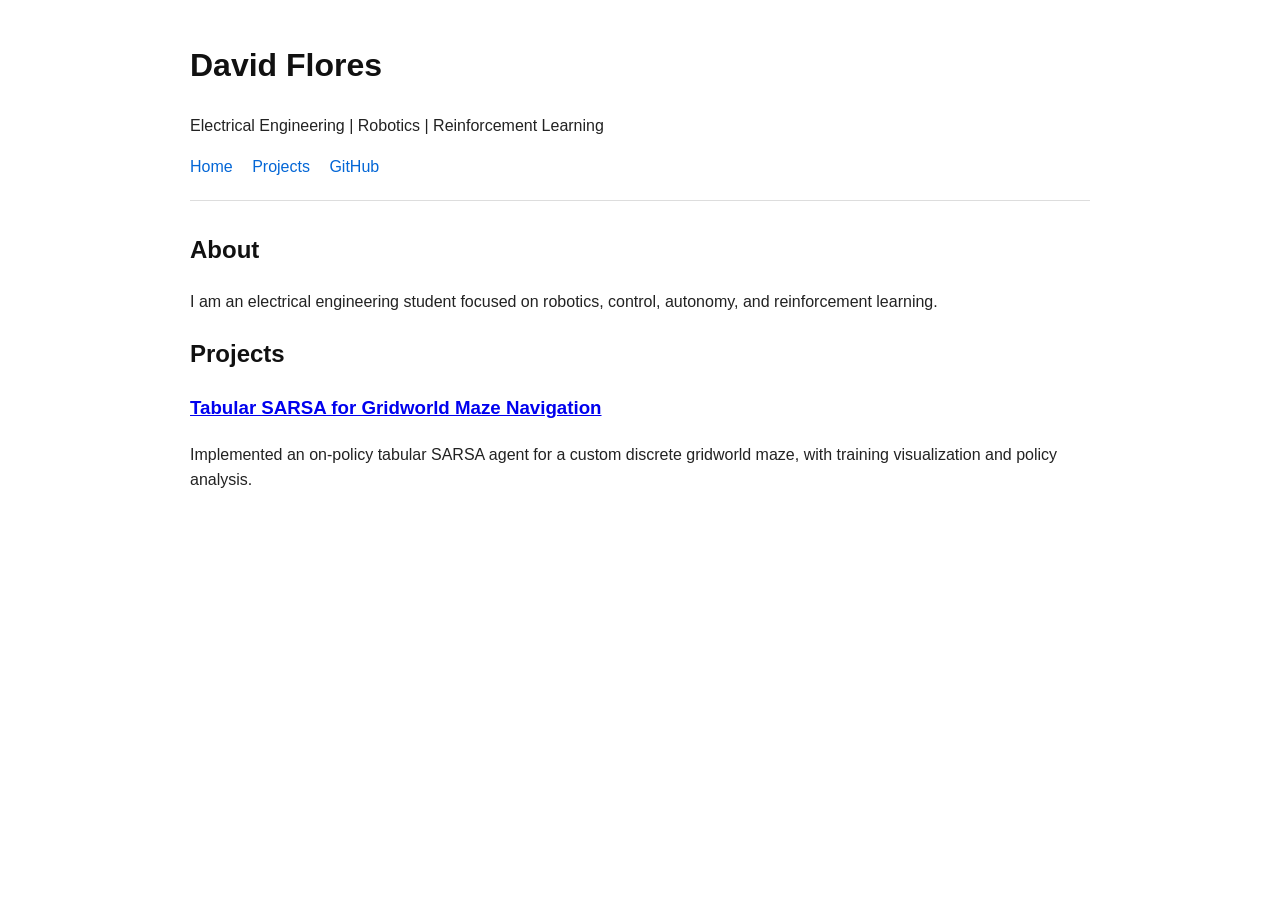
==== index.html @ e76899f7 "Added init website and project page." ====
<!DOCTYPE html>
<html lang="en">
<head>
  <meta charset="UTF-8">
  <title>David Flores</title>
  <link rel="stylesheet" href="assets/css/style.css">
</head>
<body>
  <header>
    <h1>David Flores</h1>
    <p>Electrical Engineering | Robotics | Reinforcement Learning</p>

    <nav>
      <a href="index.html">Home</a>
      <a href="projects/gridworld-sarsa.html">Projects</a>
      <a href="https://github.com/davidjmflores">GitHub</a>
    </nav>
  </header>

  <main>
    <section>
      <h2>About</h2>
      <p>
        I am an electrical engineering student focused on robotics, control,
        autonomy, and reinforcement learning.
      </p>
    </section>

    <section>
      <h2>Projects</h2>

      <article>
        <h3>
          <a href="projects/gridworld-sarsa.html">
            Tabular SARSA for Gridworld Maze Navigation
          </a>
        </h3>
        <p>
          Implemented an on-policy tabular SARSA agent for a custom discrete
          gridworld maze, with training visualization and policy analysis.
        </p>
      </article>
    </section>
  </main>
</body>
</html>
---- assets/css/style.css ----
body {
  font-family: Arial, sans-serif;
  max-width: 900px;
  margin: 40px auto;
  padding: 0 20px;
  line-height: 1.6;
  color: #222;
}

header {
  border-bottom: 1px solid #ddd;
  margin-bottom: 30px;
  padding-bottom: 20px;
}

nav a {
  margin-right: 15px;
  text-decoration: none;
  color: #0366d6;
}

nav a:hover {
  text-decoration: underline;
}

h1, h2, h3 {
  color: #111;
}

article {
  margin-bottom: 25px;
}
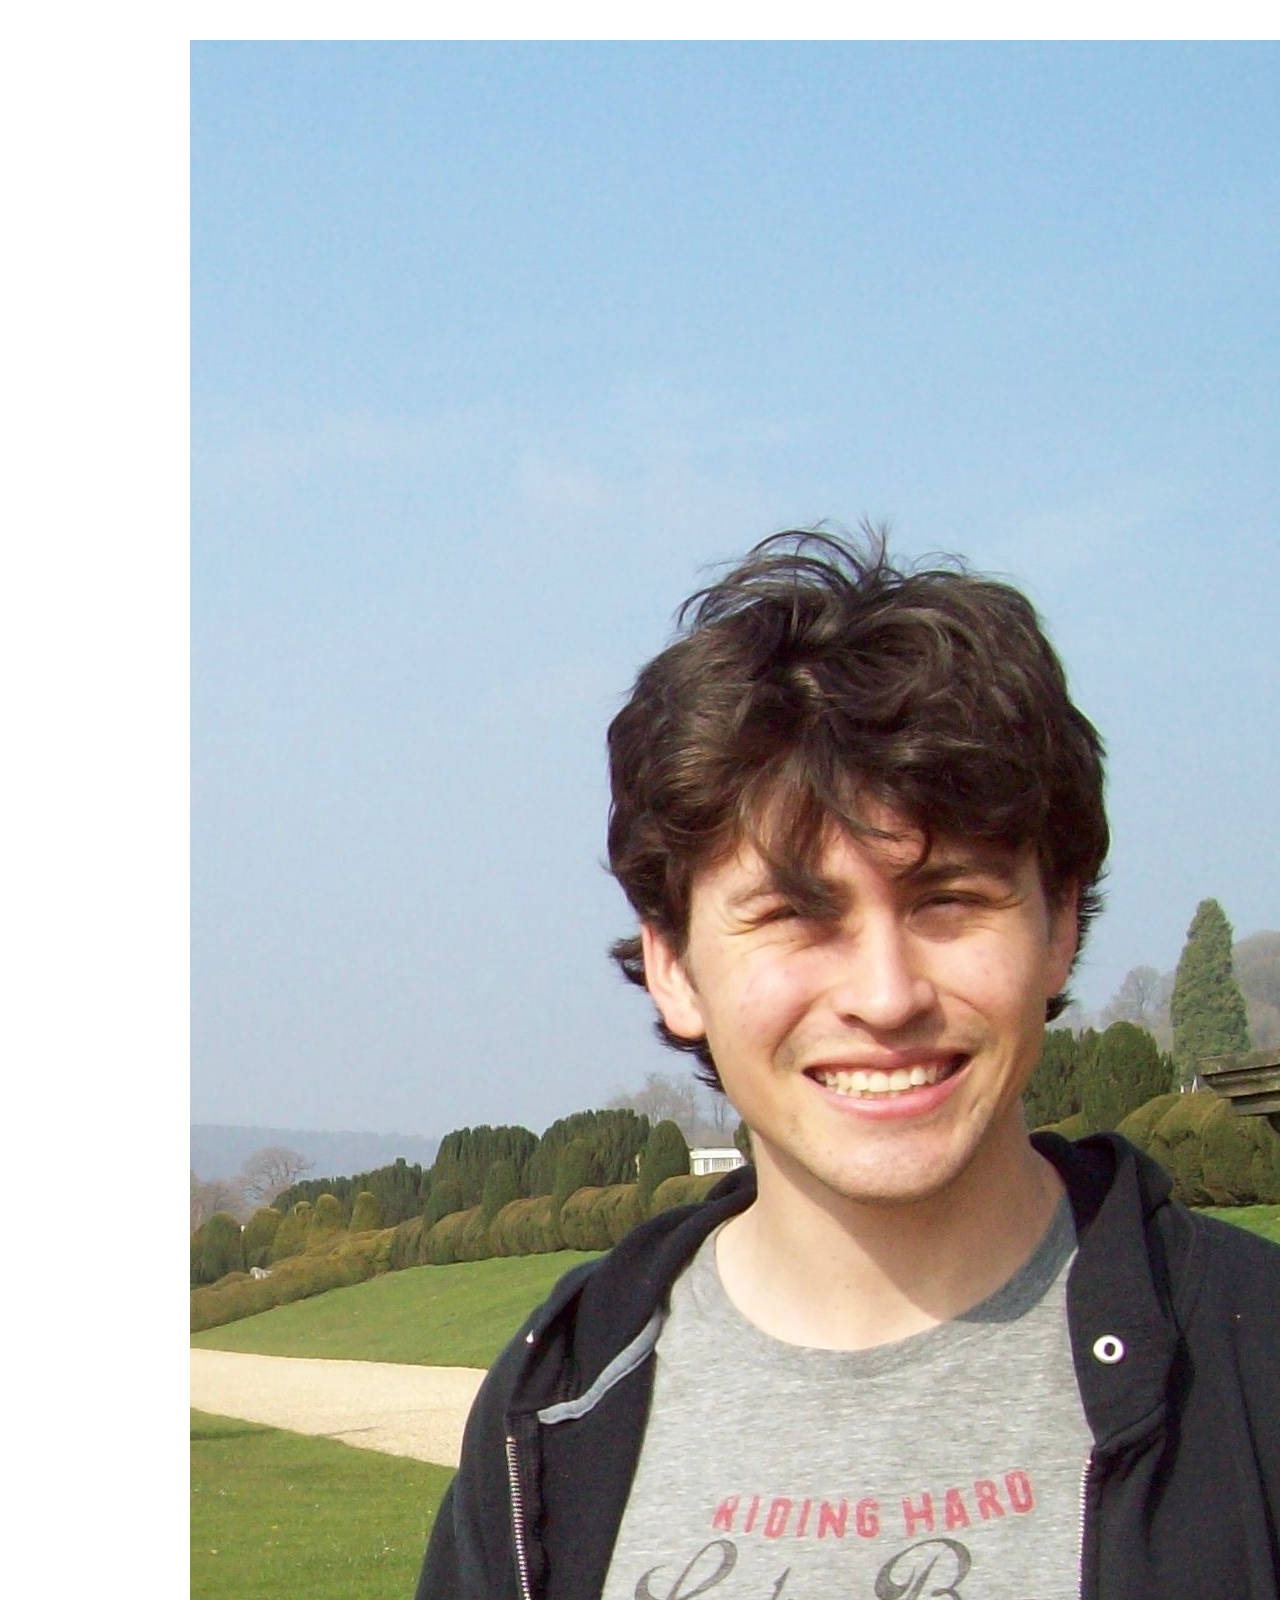
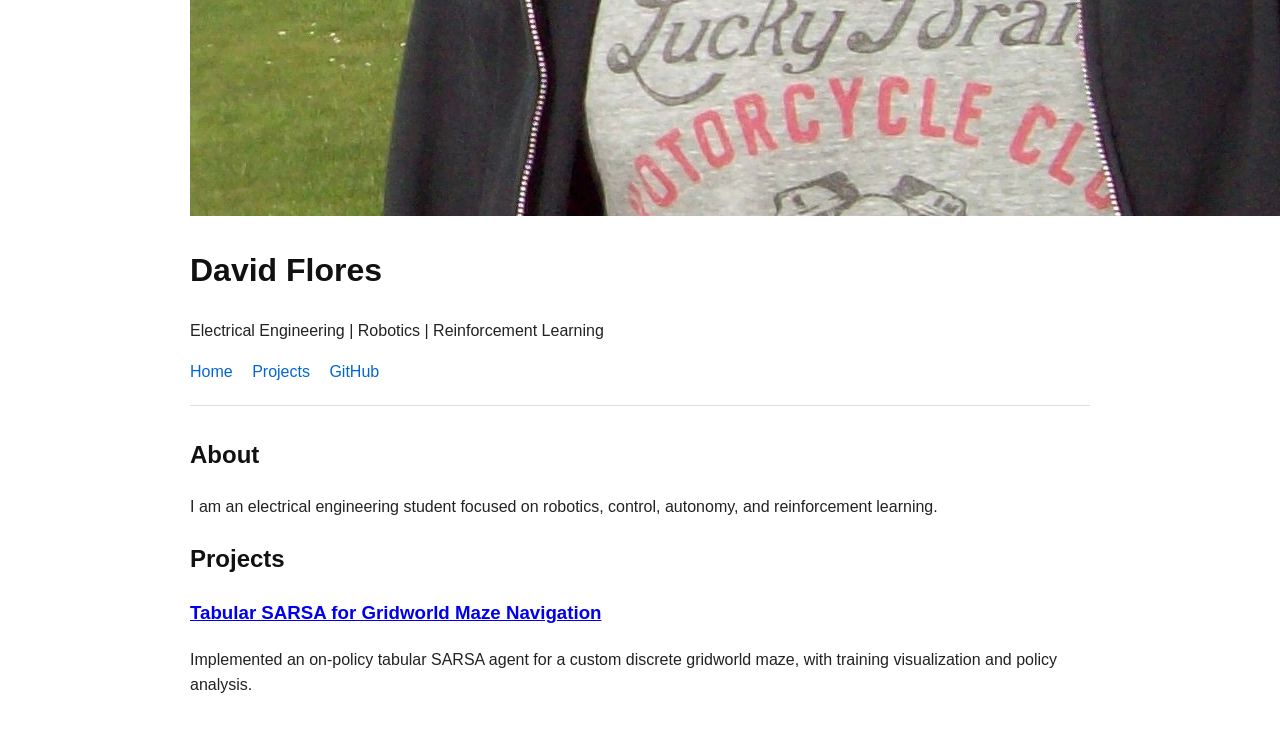
==== commit beec6f23: "Added profile picture." ====
--- a/index.html
+++ b/index.html
@@ -7,9 +7,10 @@
 </head>
 <body>
   <header>
+  <img src="assets/images/profile.jpg" alt="David Flores" class="profile-photo">
     <h1>David Flores</h1>
     <p>Electrical Engineering | Robotics | Reinforcement Learning</p>
-
+    
     <nav>
       <a href="index.html">Home</a>
       <a href="projects/gridworld-sarsa.html">Projects</a>
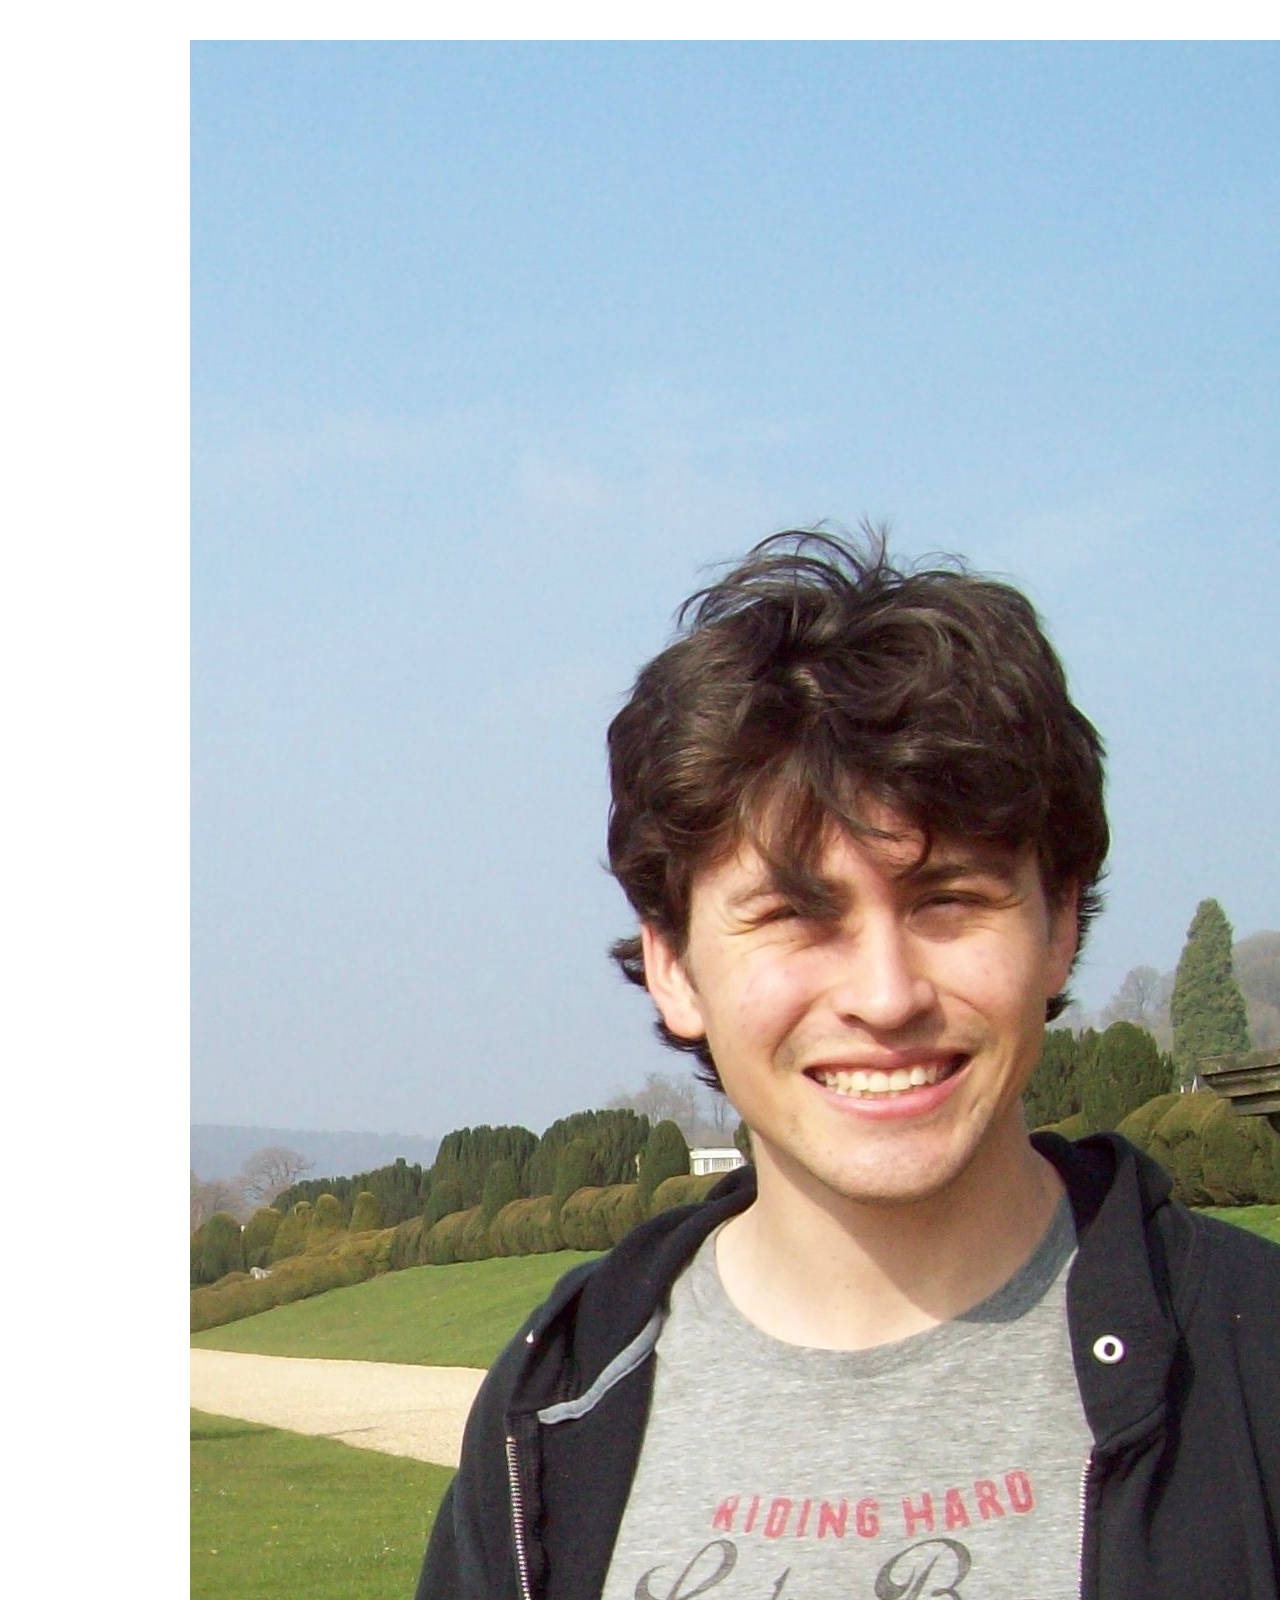
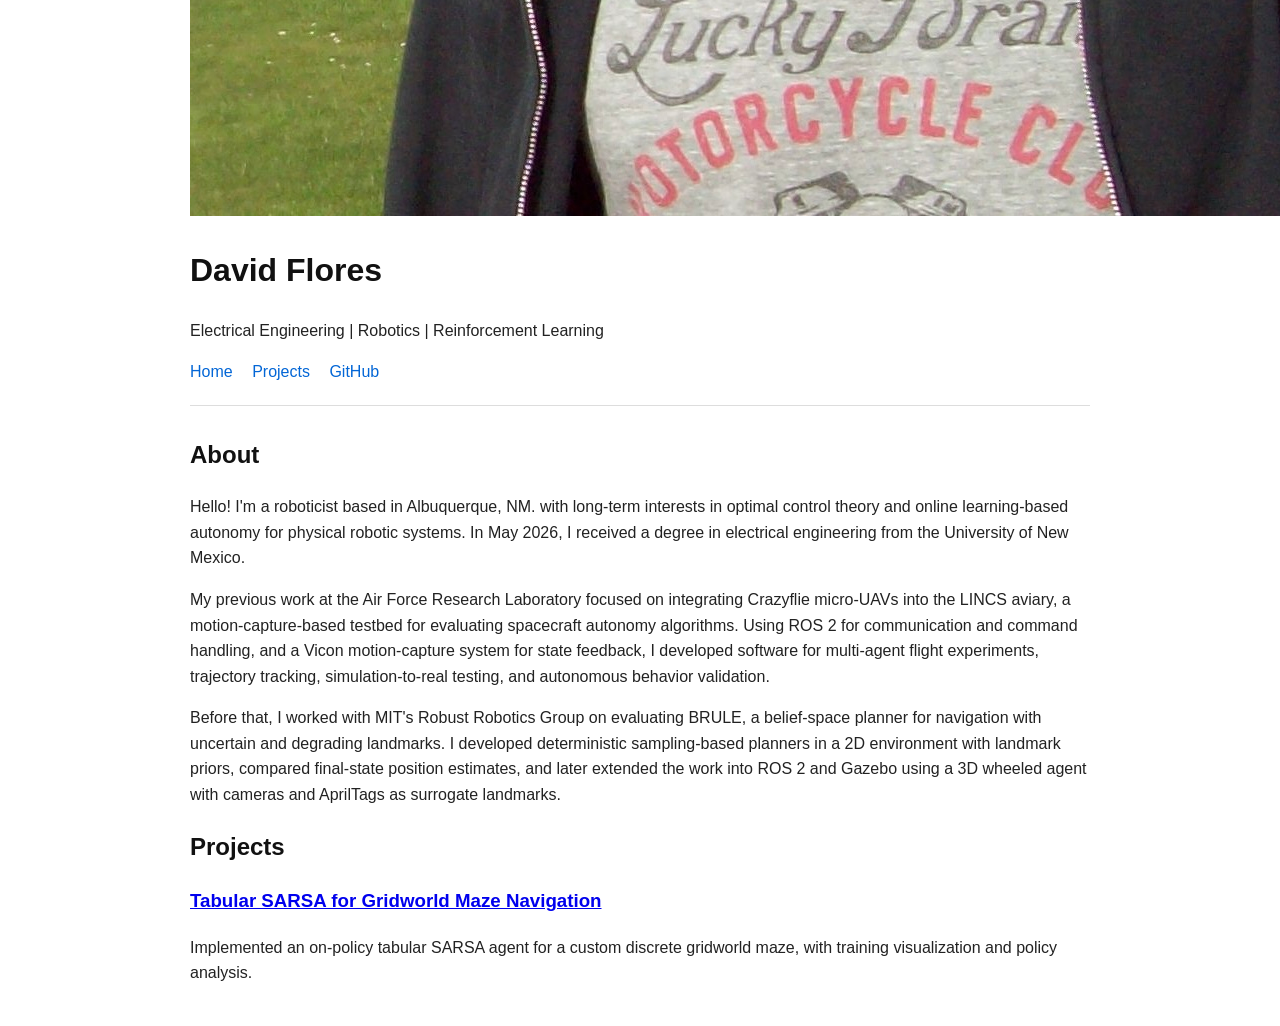
==== commit a000fc57: "Added bio." ====
--- a/index.html
+++ b/index.html
@@ -20,11 +20,30 @@
 
   <main>
     <section>
-      <h2>About</h2>
-      <p>
-        I am an electrical engineering student focused on robotics, control,
-        autonomy, and reinforcement learning.
-      </p>
+        <h2>About</h2>
+        <p>
+        Hello! I'm a roboticist based in Albuquerque, NM. with long-term interests in
+        optimal control theory and online learning-based autonomy for physical robotic systems.
+        In May 2026, I received a degree in electrical engineering from the University of New Mexico.
+        </p>
+
+        <p>
+        My previous work at the Air Force Research Laboratory focused on integrating Crazyflie
+        micro-UAVs into the LINCS aviary, a motion-capture-based testbed for evaluating
+        spacecraft autonomy algorithms. Using ROS 2 for communication and command handling,
+        and a Vicon motion-capture system for state feedback, I developed software for
+        multi-agent flight experiments, trajectory tracking, simulation-to-real testing, and
+        autonomous behavior validation.
+        </p>
+
+        <p>
+        Before that, I worked with MIT's Robust Robotics Group on evaluating BRULE, a
+        belief-space planner for navigation with uncertain and degrading landmarks. I developed
+        deterministic sampling-based planners in a 2D environment with landmark priors, compared
+        final-state position estimates, and later extended the work into ROS 2 and Gazebo using
+        a 3D wheeled agent with cameras and AprilTags as surrogate landmarks.
+        </p>
+
     </section>
 
     <section>
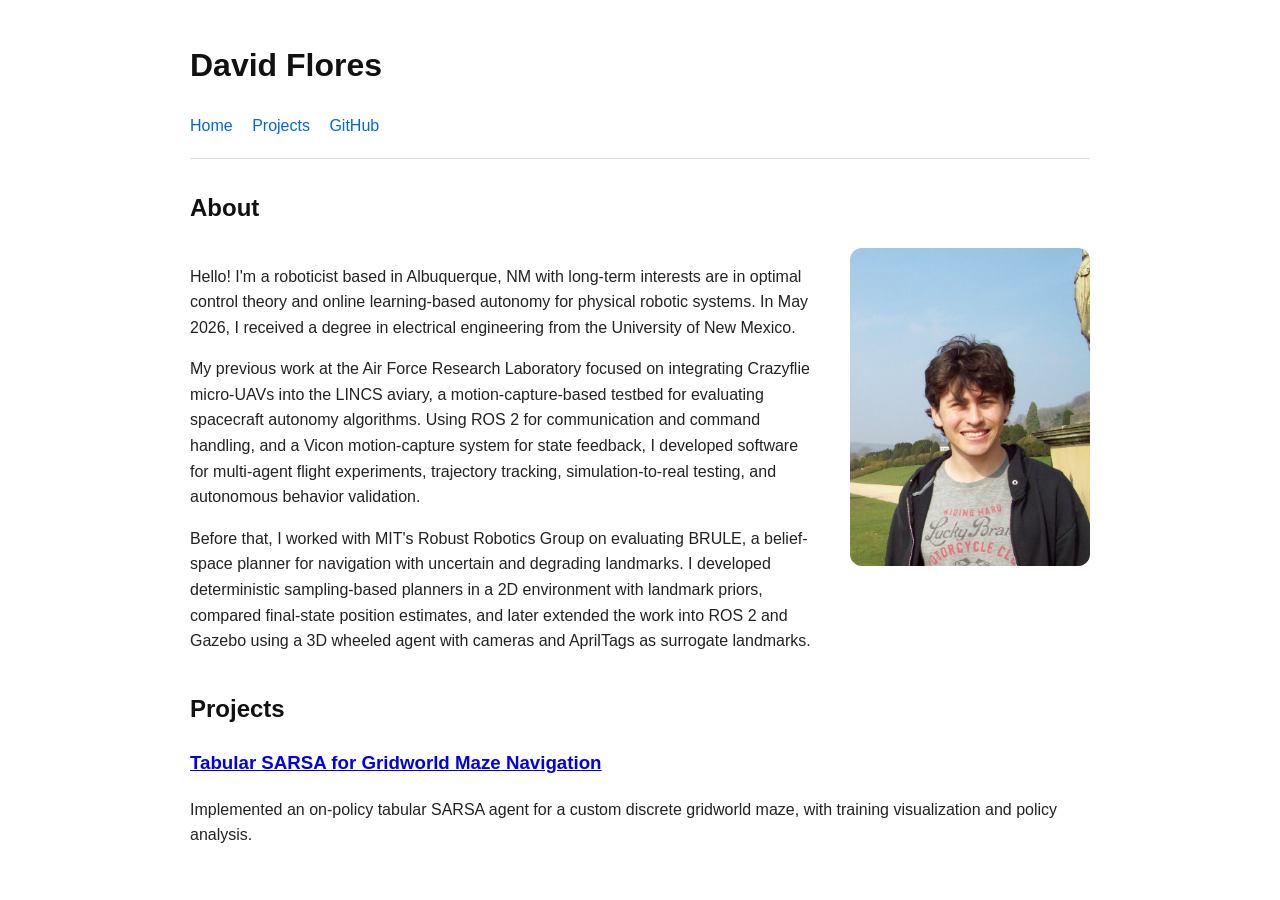
==== commit 92d047ae: "Reformatted." ====
--- a/index.html
+++ b/index.html
@@ -7,9 +7,7 @@
 </head>
 <body>
   <header>
-  <img src="assets/images/profile.jpg" alt="David Flores" class="profile-photo">
     <h1>David Flores</h1>
-    <p>Electrical Engineering | Robotics | Reinforcement Learning</p>
     
     <nav>
       <a href="index.html">Home</a>
@@ -20,31 +18,37 @@
 
   <main>
     <section>
-        <h2>About</h2>
-        <p>
-        Hello! I'm a roboticist based in Albuquerque, NM. with long-term interests in
-        optimal control theory and online learning-based autonomy for physical robotic systems.
-        In May 2026, I received a degree in electrical engineering from the University of New Mexico.
-        </p>
+  <h2>About</h2>
 
-        <p>
-        My previous work at the Air Force Research Laboratory focused on integrating Crazyflie
-        micro-UAVs into the LINCS aviary, a motion-capture-based testbed for evaluating
-        spacecraft autonomy algorithms. Using ROS 2 for communication and command handling,
-        and a Vicon motion-capture system for state feedback, I developed software for
-        multi-agent flight experiments, trajectory tracking, simulation-to-real testing, and
-        autonomous behavior validation.
-        </p>
+  <div class="about-container">
+    <div class="about-text">
+      <p>
+      Hello! I'm a roboticist based in Albuquerque, NM with long-term interests are in
+      optimal control theory and online learning-based autonomy for physical robotic systems.
+      In May 2026, I received a degree in electrical engineering from the University of New Mexico.
+      </p>
 
-        <p>
-        Before that, I worked with MIT's Robust Robotics Group on evaluating BRULE, a
-        belief-space planner for navigation with uncertain and degrading landmarks. I developed
-        deterministic sampling-based planners in a 2D environment with landmark priors, compared
-        final-state position estimates, and later extended the work into ROS 2 and Gazebo using
-        a 3D wheeled agent with cameras and AprilTags as surrogate landmarks.
-        </p>
+      <p>
+      My previous work at the Air Force Research Laboratory focused on integrating Crazyflie
+      micro-UAVs into the LINCS aviary, a motion-capture-based testbed for evaluating
+      spacecraft autonomy algorithms. Using ROS 2 for communication and command handling,
+      and a Vicon motion-capture system for state feedback, I developed software for
+      multi-agent flight experiments, trajectory tracking, simulation-to-real testing, and
+      autonomous behavior validation.
+      </p>
 
-    </section>
+      <p>
+      Before that, I worked with MIT's Robust Robotics Group on evaluating BRULE, a
+      belief-space planner for navigation with uncertain and degrading landmarks. I developed
+      deterministic sampling-based planners in a 2D environment with landmark priors, compared
+      final-state position estimates, and later extended the work into ROS 2 and Gazebo using
+      a 3D wheeled agent with cameras and AprilTags as surrogate landmarks.
+      </p>
+    </div>
+
+    <img src="assets/images/profile.jpg" alt="David Flores" class="profile-photo">
+  </div>
+</section>
 
     <section>
       <h2>Projects</h2>
--- a/assets/css/style.css
+++ b/assets/css/style.css
@@ -29,4 +29,32 @@
 
 article {
   margin-bottom: 25px;
+}
+
+.about-container {
+  display: flex;
+  align-items: flex-start;
+  gap: 2rem;
+}
+
+.about-text {
+  flex: 1;
+}
+
+.profile-photo {
+  width: 240px;
+  max-width: 30%;
+  height: auto;
+  border-radius: 12px;
+}
+
+@media (max-width: 700px) {
+  .about-container {
+    flex-direction: column;
+  }
+
+  .profile-photo {
+    max-width: 100%;
+    width: 240px;
+  }
 }
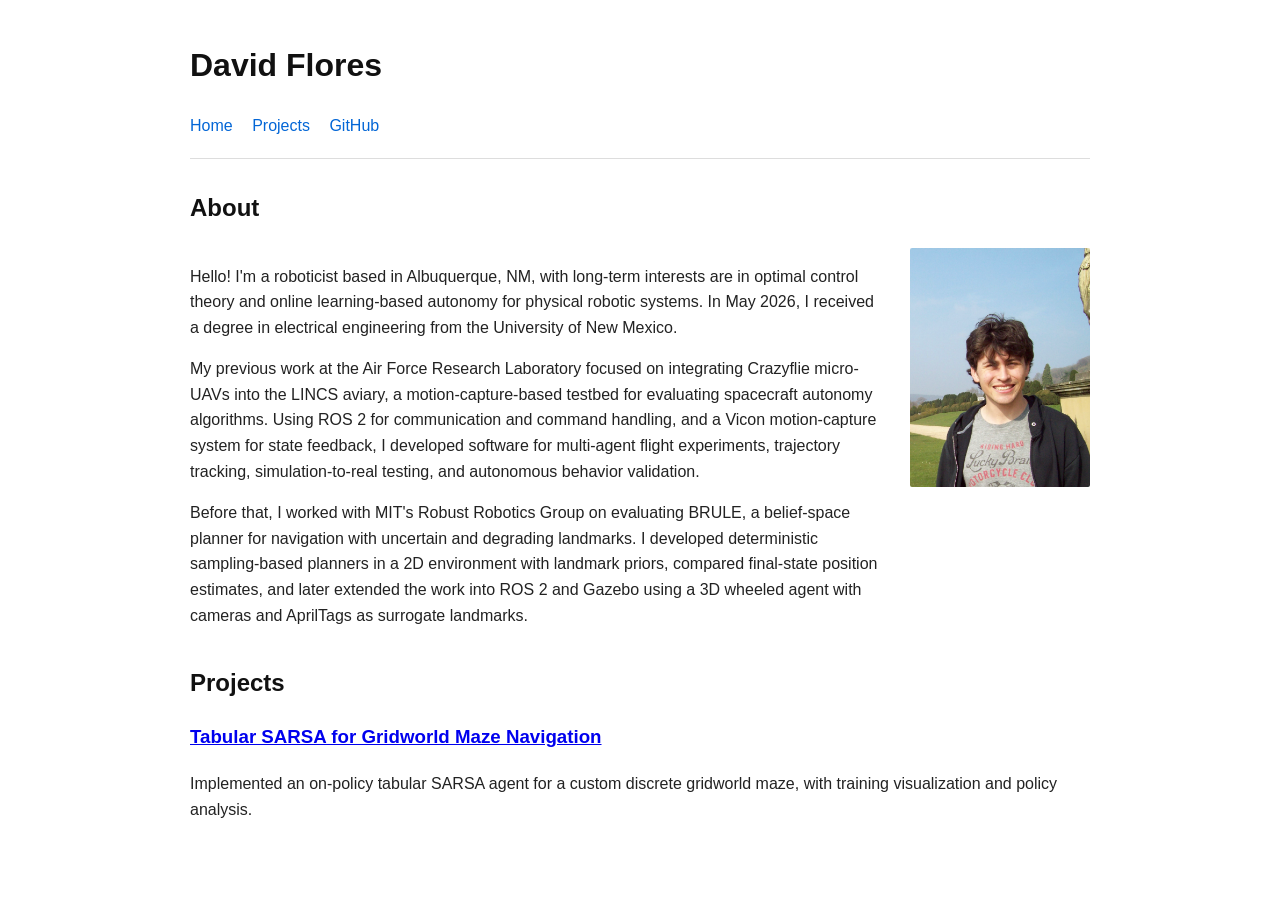
==== commit 63e6b139: ".." ====
--- a/index.html
+++ b/index.html
@@ -23,7 +23,7 @@
   <div class="about-container">
     <div class="about-text">
       <p>
-      Hello! I'm a roboticist based in Albuquerque, NM with long-term interests are in
+      Hello! I'm a roboticist based in Albuquerque, NM, with long-term interests are in
       optimal control theory and online learning-based autonomy for physical robotic systems.
       In May 2026, I received a degree in electrical engineering from the University of New Mexico.
       </p>
--- a/assets/css/style.css
+++ b/assets/css/style.css
@@ -39,13 +39,16 @@
 
 .about-text {
   flex: 1;
+  min-width: 0;
 }
 
 .profile-photo {
-  width: 240px;
-  max-width: 30%;
+  flex: 0 0 180px;
+  width: 180px;
   height: auto;
-  border-radius: 12px;
+  max-width: 180px;
+  border-radius: 2px;
+  object-fit: contain;
 }
 
 @media (max-width: 700px) {
@@ -54,7 +57,7 @@
   }
 
   .profile-photo {
+    width: 220px;
     max-width: 100%;
-    width: 240px;
   }
 }
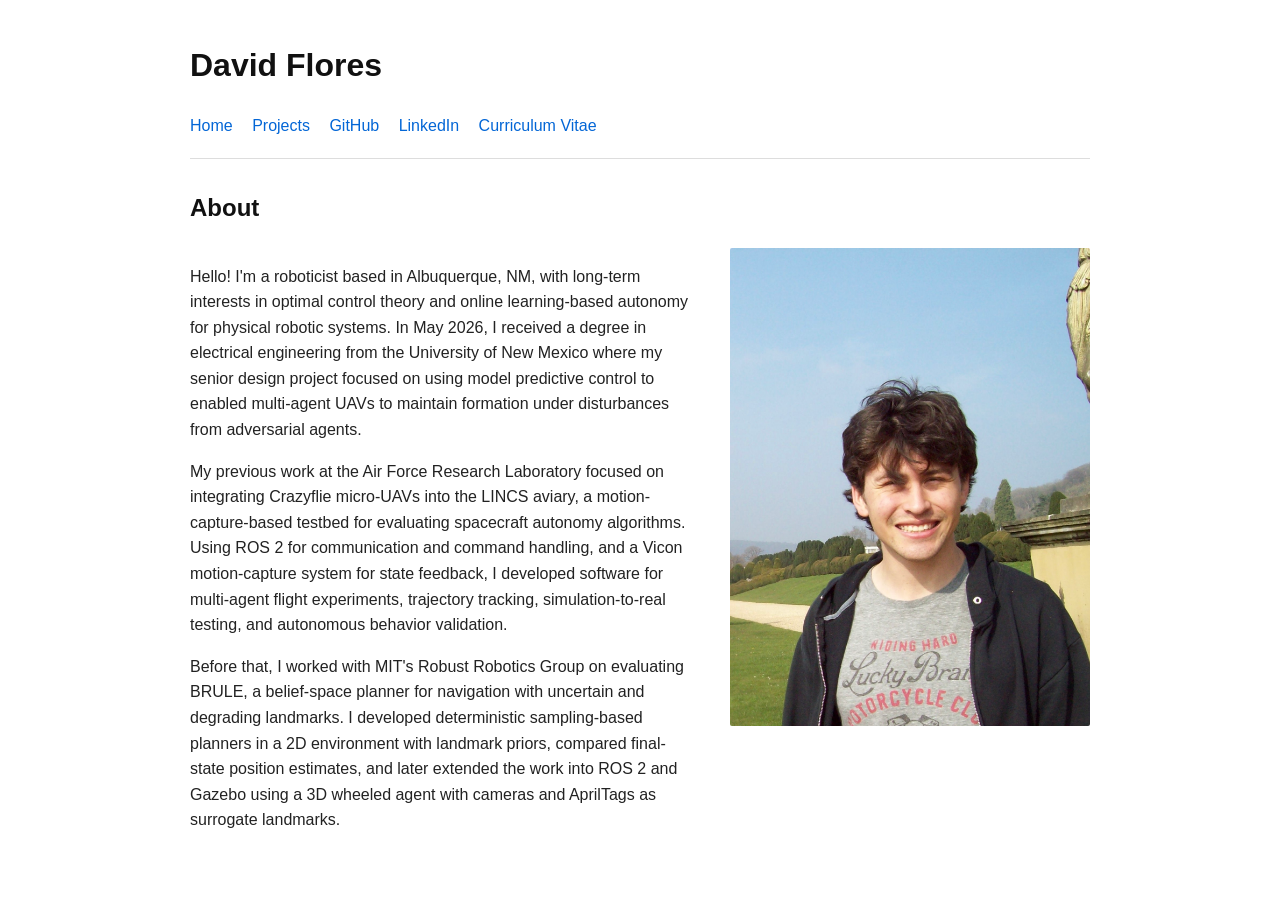
==== commit 00be2d21: "Updates." ====
--- a/index.html
+++ b/index.html
@@ -11,8 +11,10 @@
     
     <nav>
       <a href="index.html">Home</a>
-      <a href="projects/gridworld-sarsa.html">Projects</a>
+      <a href="projects.html">Projects</a>
       <a href="https://github.com/davidjmflores">GitHub</a>
+      <a href="https://www.linkedin.com/in/david-flores-49162b254/">LinkedIn</a>
+      <a href="https://drive.google.com/file/d/1ECAbzhaWWv7PfO74g1lbn3UrGuk58sVI/view?usp=sharing">Curriculum Vitae</a>
     </nav>
   </header>
 
@@ -23,9 +25,11 @@
   <div class="about-container">
     <div class="about-text">
       <p>
-      Hello! I'm a roboticist based in Albuquerque, NM, with long-term interests are in
+      Hello! I'm a roboticist based in Albuquerque, NM, with long-term interests in
       optimal control theory and online learning-based autonomy for physical robotic systems.
-      In May 2026, I received a degree in electrical engineering from the University of New Mexico.
+      In May 2026, I received a degree in electrical engineering from the University of New Mexico
+      where my senior design project focused on using model predictive control to enabled multi-agent
+      UAVs to maintain formation under disturbances from adversarial agents.
       </p>
 
       <p>
@@ -50,21 +54,6 @@
   </div>
 </section>
 
-    <section>
-      <h2>Projects</h2>
-
-      <article>
-        <h3>
-          <a href="projects/gridworld-sarsa.html">
-            Tabular SARSA for Gridworld Maze Navigation
-          </a>
-        </h3>
-        <p>
-          Implemented an on-policy tabular SARSA agent for a custom discrete
-          gridworld maze, with training visualization and policy analysis.
-        </p>
-      </article>
-    </section>
   </main>
 </body>
 </html>
--- a/assets/css/style.css
+++ b/assets/css/style.css
@@ -43,10 +43,10 @@
 }
 
 .profile-photo {
-  flex: 0 0 180px;
-  width: 180px;
+  flex: 0 0 360px;
+  width: 360px;
   height: auto;
-  max-width: 180px;
+  max-width: 360px;
   border-radius: 2px;
   object-fit: contain;
 }
@@ -60,4 +60,91 @@
     width: 220px;
     max-width: 100%;
   }
+}
+
+.project-grid {
+  display: grid;
+  grid-template-columns: repeat(auto-fit, minmax(280px, 1fr));
+  gap: 24px;
+  margin-top: 24px;
+}
+
+.project-card {
+  display: block;
+  text-decoration: none;
+  color: inherit;
+  border: 1px solid #ddd;
+  border-radius: 14px;
+  overflow: hidden;
+  background: #fff;
+  transition: transform 0.15s ease, box-shadow 0.15s ease;
+}
+
+.project-card:hover {
+  transform: translateY(-3px);
+  box-shadow: 0 8px 24px rgba(0, 0, 0, 0.10);
+}
+
+.project-card img {
+  width: 100%;
+  height: 180px;
+  object-fit: cover;
+  display: block;
+  background: #f2f2f2;
+}
+
+.project-card-content {
+  padding: 18px;
+}
+
+.project-card-content h3 {
+  margin-top: 0;
+  margin-bottom: 10px;
+}
+
+.project-card-content p {
+  margin-bottom: 14px;
+}
+
+.project-tags {
+  display: flex;
+  flex-wrap: wrap;
+  gap: 8px;
+}
+
+.project-tags span {
+  font-size: 0.85rem;
+  padding: 4px 9px;
+  border-radius: 999px;
+  background: #f1f1f1;
+  color: #333;
+}
+
+.roadmap {
+  margin-top: 20px;
+  display: grid;
+  gap: 18px;
+}
+
+.roadmap-phase {
+  padding: 18px 22px;
+  margin-left: 18px;
+  border-left: 4px solid #ccc;
+  background: #f7f7f7;
+  border-radius: 10px;
+}
+
+.roadmap-phase h3 {
+  margin-top: 0;
+  margin-bottom: 10px;
+  font-size: 1.15rem;
+  color: #333;
+}
+
+.roadmap-phase p {
+  margin-top: 0;
+}
+
+.roadmap-phase ul {
+  margin-bottom: 0;
 }
